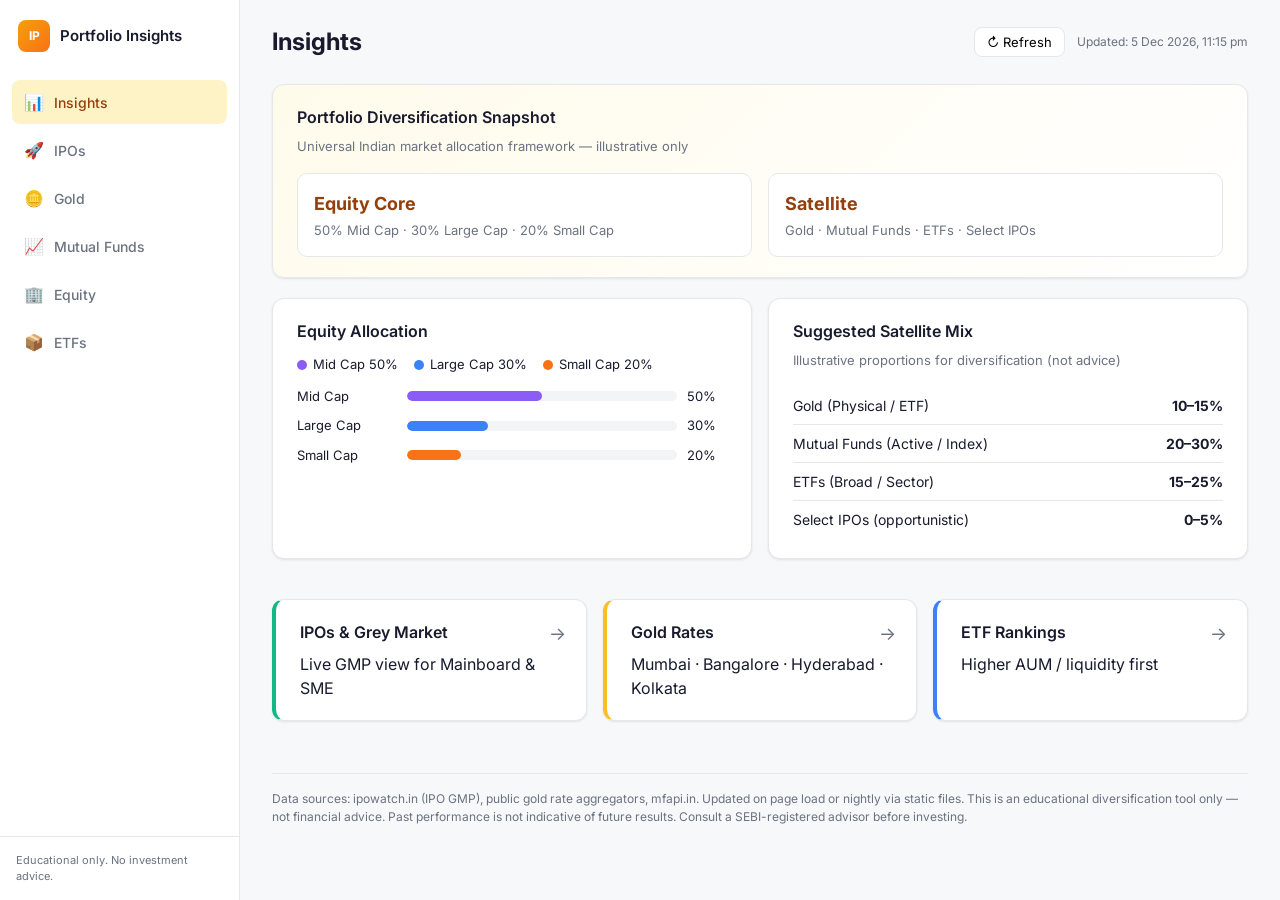
==== index.html @ b6aa6221 "Initial commit: India Portfolio Insights dashboard - IPOs, Gold, MF, Equity, ETFs educational site" ====
<!DOCTYPE html>
<html lang="en">
<head>
  <meta charset="UTF-8" />
  <meta name="viewport" content="width=device-width, initial-scale=1.0" />
  <title>India Portfolio Insights | Diversification Dashboard</title>
  <link rel="stylesheet" href="css/styles.css" />
  <link rel="preconnect" href="https://fonts.googleapis.com">
  <link href="https://fonts.googleapis.com/css2?family=Inter:wght@400;500;600;700&display=swap" rel="stylesheet">
</head>
<body>
  <div class="app">
    <!-- Sidebar -->
    <aside class="sidebar">
      <div class="logo">
        <div class="logo-icon">IP</div>
        <span>Portfolio Insights</span>
      </div>
      <nav class="nav">
        <a href="index.html" class="nav-item active">
          <span class="icon">📊</span> Insights
        </a>
        <a href="ipos.html" class="nav-item">
          <span class="icon">🚀</span> IPOs
        </a>
        <a href="gold.html" class="nav-item">
          <span class="icon">🪙</span> Gold
        </a>
        <a href="mutual-funds.html" class="nav-item">
          <span class="icon">📈</span> Mutual Funds
        </a>
        <a href="equity.html" class="nav-item">
          <span class="icon">🏢</span> Equity
        </a>
        <a href="etfs.html" class="nav-item">
          <span class="icon">📦</span> ETFs
        </a>
      </nav>
      <div class="sidebar-footer">
        <p class="disclaimer">Educational only. No investment advice.</p>
      </div>
    </aside>

    <!-- Main Content -->
    <main class="main">
      <header class="topbar">
        <h1>Insights</h1>
        <div class="topbar-actions">
          <button id="refreshBtn" class="btn-refresh" title="Refresh data">↻ Refresh</button>
          <span class="last-updated" id="lastUpdated">Loading...</span>
        </div>
      </header>

      <!-- FIRE-style Status Card -->
      <section class="card status-card">
        <h2>Portfolio Diversification Snapshot</h2>
        <p class="subtitle">Universal Indian market allocation framework — illustrative only</p>
        
        <div class="status-grid">
          <div class="status-box">
            <div class="status-value">Equity Core</div>
            <div class="status-detail">50% Mid Cap · 30% Large Cap · 20% Small Cap</div>
          </div>
          <div class="status-box">
            <div class="status-value">Satellite</div>
            <div class="status-detail">Gold · Mutual Funds · ETFs · Select IPOs</div>
          </div>
        </div>
      </section>

      <!-- Allocation Cards -->
      <section class="cards-row">
        <div class="card allocation-card">
          <h3>Equity Allocation</h3>
          <div class="pie-legend">
            <div class="legend-item"><span class="dot mid"></span> Mid Cap 50%</div>
            <div class="legend-item"><span class="dot large"></span> Large Cap 30%</div>
            <div class="legend-item"><span class="dot small"></span> Small Cap 20%</div>
          </div>
          <div class="progress-bars">
            <div class="bar-group">
              <label>Mid Cap</label>
              <div class="bar"><div class="fill mid" style="width:50%"></div></div>
              <span>50%</span>
            </div>
            <div class="bar-group">
              <label>Large Cap</label>
              <div class="bar"><div class="fill large" style="width:30%"></div></div>
              <span>30%</span>
            </div>
            <div class="bar-group">
              <label>Small Cap</label>
              <div class="bar"><div class="fill small" style="width:20%"></div></div>
              <span>20%</span>
            </div>
          </div>
        </div>

        <div class="card allocation-card">
          <h3>Suggested Satellite Mix</h3>
          <p class="note">Illustrative proportions for diversification (not advice)</p>
          <ul class="mix-list">
            <li><span>Gold (Physical / ETF)</span> <strong>10–15%</strong></li>
            <li><span>Mutual Funds (Active / Index)</span> <strong>20–30%</strong></li>
            <li><span>ETFs (Broad / Sector)</span> <strong>15–25%</strong></li>
            <li><span>Select IPOs (opportunistic)</span> <strong>0–5%</strong></li>
          </ul>
        </div>
      </section>

      <!-- Quick Links -->
      <section class="cards-row">
        <a href="ipos.html" class="card quick-card green">
          <h3>IPOs & Grey Market</h3>
          <p>Live GMP view for Mainboard & SME</p>
          <span class="arrow">→</span>
        </a>
        <a href="gold.html" class="card quick-card yellow">
          <h3>Gold Rates</h3>
          <p>Mumbai · Bangalore · Hyderabad · Kolkata</p>
          <span class="arrow">→</span>
        </a>
        <a href="etfs.html" class="card quick-card blue">
          <h3>ETF Rankings</h3>
          <p>Higher AUM / liquidity first</p>
          <span class="arrow">→</span>
        </a>
      </section>

      <footer class="footer">
        <p>Data sources: ipowatch.in (IPO GMP), public gold rate aggregators, mfapi.in. Updated on page load or nightly via static files. This is an educational diversification tool only — not financial advice. Past performance is not indicative of future results. Consult a SEBI-registered advisor before investing.</p>
      </footer>
    </main>
  </div>
  <script src="js/app.js"></script>
</body>
</html>
---- css/styles.css ----
:root {
  --bg: #f7f8fa;
  --sidebar: #ffffff;
  --card: #ffffff;
  --text: #1a1a2e;
  --muted: #6b7280;
  --border: #e5e7eb;
  --accent: #f59e0b;
  --green: #10b981;
  --blue: #3b82f6;
  --yellow: #fbbf24;
  --mid: #8b5cf6;
  --large: #3b82f6;
  --small: #f97316;
  --radius: 12px;
  --shadow: 0 1px 3px rgba(0,0,0,0.06), 0 1px 2px rgba(0,0,0,0.04);
}

* {
  box-sizing: border-box;
  margin: 0;
  padding: 0;
}

body {
  font-family: 'Inter', system-ui, sans-serif;
  background: var(--bg);
  color: var(--text);
  line-height: 1.5;
}

.app {
  display: flex;
  min-height: 100vh;
}

/* Sidebar */
.sidebar {
  width: 240px;
  background: var(--sidebar);
  border-right: 1px solid var(--border);
  display: flex;
  flex-direction: column;
  position: fixed;
  height: 100vh;
  z-index: 10;
}

.logo {
  display: flex;
  align-items: center;
  gap: 10px;
  padding: 20px 18px;
  font-weight: 600;
  font-size: 15px;
}

.logo-icon {
  width: 32px;
  height: 32px;
  background: linear-gradient(135deg, #f59e0b, #f97316);
  color: white;
  border-radius: 8px;
  display: flex;
  align-items: center;
  justify-content: center;
  font-size: 12px;
  font-weight: 700;
}

.nav {
  flex: 1;
  padding: 8px 12px;
  display: flex;
  flex-direction: column;
  gap: 4px;
}

.nav-item {
  display: flex;
  align-items: center;
  gap: 10px;
  padding: 10px 12px;
  border-radius: 8px;
  text-decoration: none;
  color: var(--muted);
  font-size: 14px;
  font-weight: 500;
  transition: all 0.15s;
}

.nav-item:hover {
  background: #f3f4f6;
  color: var(--text);
}

.nav-item.active {
  background: #fef3c7;
  color: #92400e;
}

.nav-item .icon {
  font-size: 16px;
}

.sidebar-footer {
  padding: 16px;
  border-top: 1px solid var(--border);
}

.disclaimer {
  font-size: 11px;
  color: var(--muted);
  line-height: 1.4;
}

/* Main */
.main {
  flex: 1;
  margin-left: 240px;
  padding: 24px 32px 48px;
  max-width: 1100px;
}

.topbar {
  display: flex;
  justify-content: space-between;
  align-items: center;
  margin-bottom: 24px;
}

.topbar h1 {
  font-size: 24px;
  font-weight: 700;
}

.topbar-actions {
  display: flex;
  align-items: center;
  gap: 12px;
}

.btn-refresh {
  background: white;
  border: 1px solid var(--border);
  border-radius: 8px;
  padding: 6px 12px;
  font-size: 13px;
  cursor: pointer;
  font-family: inherit;
  transition: background 0.15s;
}

.btn-refresh:hover {
  background: #f3f4f6;
}

.last-updated {
  font-size: 12px;
  color: var(--muted);
}

/* Cards */
.card {
  background: var(--card);
  border: 1px solid var(--border);
  border-radius: var(--radius);
  padding: 20px 24px;
  box-shadow: var(--shadow);
  margin-bottom: 20px;
}

.card h2, .card h3 {
  font-size: 16px;
  font-weight: 600;
  margin-bottom: 8px;
}

.subtitle, .note {
  font-size: 13px;
  color: var(--muted);
  margin-bottom: 16px;
}

.note a {
  color: var(--blue);
}

.status-card {
  background: linear-gradient(135deg, #fffbeb 0%, #ffffff 100%);
}

.status-grid {
  display: grid;
  grid-template-columns: 1fr 1fr;
  gap: 16px;
  margin-top: 12px;
}

.status-box {
  background: white;
  border: 1px solid var(--border);
  border-radius: 10px;
  padding: 16px;
}

.status-value {
  font-size: 18px;
  font-weight: 700;
  color: #92400e;
}

.status-detail {
  font-size: 13px;
  color: var(--muted);
  margin-top: 4px;
}

.cards-row {
  display: grid;
  grid-template-columns: repeat(auto-fit, minmax(280px, 1fr));
  gap: 16px;
  margin-bottom: 20px;
}

.allocation-card .pie-legend {
  display: flex;
  gap: 16px;
  margin: 12px 0;
  flex-wrap: wrap;
}

.legend-item {
  display: flex;
  align-items: center;
  gap: 6px;
  font-size: 13px;
}

.dot {
  width: 10px;
  height: 10px;
  border-radius: 50%;
}

.dot.mid { background: var(--mid); }
.dot.large { background: var(--large); }
.dot.small { background: var(--small); }

.progress-bars {
  display: flex;
  flex-direction: column;
  gap: 10px;
}

.progress-bars.large .bar {
  height: 14px;
}

.bar-group {
  display: grid;
  grid-template-columns: 100px 1fr 40px;
  align-items: center;
  gap: 10px;
  font-size: 13px;
}

.bar {
  height: 10px;
  background: #f3f4f6;
  border-radius: 5px;
  overflow: hidden;
}

.fill {
  height: 100%;
  border-radius: 5px;
}

.fill.mid { background: var(--mid); }
.fill.large { background: var(--large); }
.fill.small { background: var(--small); }

.mix-list {
  list-style: none;
  margin-top: 8px;
}

.mix-list li {
  display: flex;
  justify-content: space-between;
  padding: 8px 0;
  border-bottom: 1px solid var(--border);
  font-size: 14px;
}

.mix-list li:last-child {
  border-bottom: none;
}

/* Quick cards */
.quick-card {
  text-decoration: none;
  color: inherit;
  position: relative;
  transition: transform 0.15s, box-shadow 0.15s;
}

.quick-card:hover {
  transform: translateY(-2px);
  box-shadow: 0 4px 12px rgba(0,0,0,0.08);
}

.quick-card.green { border-left: 4px solid var(--green); }
.quick-card.yellow { border-left: 4px solid var(--yellow); }
.quick-card.blue { border-left: 4px solid var(--blue); }

.quick-card .arrow {
  position: absolute;
  right: 20px;
  top: 20px;
  font-size: 18px;
  color: var(--muted);
}

/* Tables */
.table-wrap {
  overflow-x: auto;
  margin-top: 12px;
}

table {
  width: 100%;
  border-collapse: collapse;
  font-size: 13px;
}

th, td {
  text-align: left;
  padding: 10px 12px;
  border-bottom: 1px solid var(--border);
}

th {
  font-weight: 600;
  color: var(--muted);
  font-size: 12px;
  text-transform: uppercase;
  letter-spacing: 0.03em;
}

tr:hover td {
  background: #f9fafb;
}

.trend-up { color: var(--green); }
.trend-down { color: #ef4444; }
.trend-flat { color: var(--muted); }

/* Tabs */
.tabs {
  display: flex;
  gap: 8px;
  margin-bottom: 16px;
}

.tab {
  padding: 8px 16px;
  border: 1px solid var(--border);
  background: white;
  border-radius: 8px;
  cursor: pointer;
  font-size: 13px;
  font-family: inherit;
}

.tab.active {
  background: #fef3c7;
  border-color: #f59e0b;
  color: #92400e;
  font-weight: 600;
}

.tab-content {
  display: none;
}

.tab-content.active {
  display: block;
}

/* Gold */
.gold-grid {
  display: grid;
  grid-template-columns: repeat(auto-fit, minmax(220px, 1fr));
  gap: 16px;
}

.gold-card {
  border: 1px solid var(--border);
  border-radius: 10px;
  padding: 16px;
  background: #fffbeb;
}

.gold-card h4 {
  font-size: 15px;
  margin-bottom: 12px;
}

.gold-row {
  display: flex;
  justify-content: space-between;
  font-size: 13px;
  padding: 4px 0;
}

.gold-row strong {
  font-weight: 600;
}

/* MF */
.mf-categories {
  display: grid;
  grid-template-columns: repeat(auto-fit, minmax(200px, 1fr));
  gap: 16px;
}

.mf-cat {
  background: #f9fafb;
  border-radius: 10px;
  padding: 16px;
}

.mf-cat h3 {
  font-size: 14px;
  margin-bottom: 8px;
}

.mf-cat ul {
  list-style: none;
  font-size: 13px;
  color: var(--muted);
}

.mf-cat li {
  padding: 3px 0;
}

/* Footer */
.footer {
  margin-top: 32px;
  padding-top: 16px;
  border-top: 1px solid var(--border);
  font-size: 12px;
  color: var(--muted);
  line-height: 1.5;
}

/* Responsive */
@media (max-width: 768px) {
  .sidebar {
    width: 64px;
  }
  .sidebar .logo span,
  .sidebar .nav-item span:not(.icon),
  .sidebar-footer {
    display: none;
  }
  .main {
    margin-left: 64px;
    padding: 16px;
  }
  .status-grid {
    grid-template-columns: 1fr;
  }
  .bar-group {
    grid-template-columns: 80px 1fr 36px;
  }
}
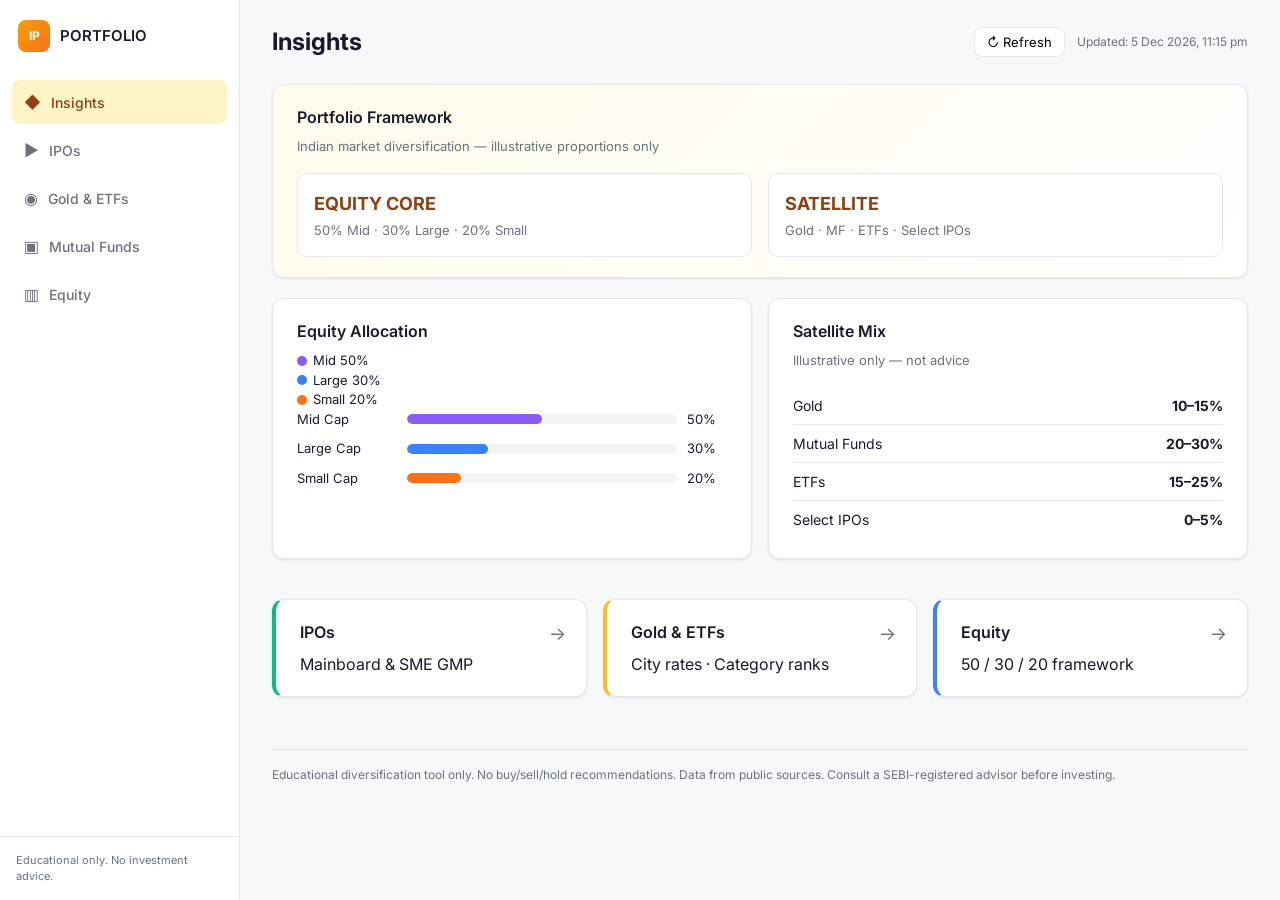
==== commit 5d20319e: "Restyle: minimal classic trading UI, merge Gold+ETFs, remove specific fund/ETF names" ====
--- a/index.html
+++ b/index.html
@@ -3,79 +3,60 @@
 <head>
   <meta charset="UTF-8" />
   <meta name="viewport" content="width=device-width, initial-scale=1.0" />
-  <title>India Portfolio Insights | Diversification Dashboard</title>
+  <title>India Portfolio Insights</title>
   <link rel="stylesheet" href="css/styles.css" />
-  <link rel="preconnect" href="https://fonts.googleapis.com">
   <link href="https://fonts.googleapis.com/css2?family=Inter:wght@400;500;600;700&display=swap" rel="stylesheet">
 </head>
 <body>
   <div class="app">
-    <!-- Sidebar -->
     <aside class="sidebar">
       <div class="logo">
         <div class="logo-icon">IP</div>
-        <span>Portfolio Insights</span>
+        <span>PORTFOLIO</span>
       </div>
       <nav class="nav">
-        <a href="index.html" class="nav-item active">
-          <span class="icon">📊</span> Insights
-        </a>
-        <a href="ipos.html" class="nav-item">
-          <span class="icon">🚀</span> IPOs
-        </a>
-        <a href="gold.html" class="nav-item">
-          <span class="icon">🪙</span> Gold
-        </a>
-        <a href="mutual-funds.html" class="nav-item">
-          <span class="icon">📈</span> Mutual Funds
-        </a>
-        <a href="equity.html" class="nav-item">
-          <span class="icon">🏢</span> Equity
-        </a>
-        <a href="etfs.html" class="nav-item">
-          <span class="icon">📦</span> ETFs
-        </a>
+        <a href="index.html" class="nav-item active"><span class="icon">◆</span> Insights</a>
+        <a href="ipos.html" class="nav-item"><span class="icon">▶</span> IPOs</a>
+        <a href="gold-etfs.html" class="nav-item"><span class="icon">◉</span> Gold & ETFs</a>
+        <a href="mutual-funds.html" class="nav-item"><span class="icon">▣</span> Mutual Funds</a>
+        <a href="equity.html" class="nav-item"><span class="icon">▥</span> Equity</a>
       </nav>
       <div class="sidebar-footer">
         <p class="disclaimer">Educational only. No investment advice.</p>
       </div>
     </aside>
 
-    <!-- Main Content -->
     <main class="main">
       <header class="topbar">
         <h1>Insights</h1>
         <div class="topbar-actions">
-          <button id="refreshBtn" class="btn-refresh" title="Refresh data">↻ Refresh</button>
-          <span class="last-updated" id="lastUpdated">Loading...</span>
+          <button id="refreshBtn" class="btn-refresh">↻ Refresh</button>
+          <span class="last-updated" id="lastUpdated">—</span>
         </div>
       </header>
 
-      <!-- FIRE-style Status Card -->
       <section class="card status-card">
-        <h2>Portfolio Diversification Snapshot</h2>
-        <p class="subtitle">Universal Indian market allocation framework — illustrative only</p>
-        
+        <h2>Portfolio Framework</h2>
+        <p class="subtitle">Indian market diversification — illustrative proportions only</p>
         <div class="status-grid">
           <div class="status-box">
-            <div class="status-value">Equity Core</div>
-            <div class="status-detail">50% Mid Cap · 30% Large Cap · 20% Small Cap</div>
+            <div class="status-value">EQUITY CORE</div>
+            <div class="status-detail">50% Mid · 30% Large · 20% Small</div>
           </div>
           <div class="status-box">
-            <div class="status-value">Satellite</div>
-            <div class="status-detail">Gold · Mutual Funds · ETFs · Select IPOs</div>
+            <div class="status-value">SATELLITE</div>
+            <div class="status-detail">Gold · MF · ETFs · Select IPOs</div>
           </div>
         </div>
       </section>
 
-      <!-- Allocation Cards -->
       <section class="cards-row">
-        <div class="card allocation-card">
+        <div class="card">
           <h3>Equity Allocation</h3>
           <div class="pie-legend">
-            <div class="legend-item"><span class="dot mid"></span> Mid Cap 50%</div>
-            <div class="legend-item"><span class="dot large"></span> Large Cap 30%</div>
-            <div class="legend-item"><span class="dot small"></span> Small Cap 20%</div>
+            <div class="legend-item"><span class="dot mid"></span> Mid 50%</div>
+            <div class="legend-item"><span class="dot large"></span> Large 30%</div>
+            <div class="legend-item"><span class="dot small"></span> Small 20%</div>
           </div>
           <div class="progress-bars">
             <div class="bar-group">
@@ -96,39 +77,38 @@
           </div>
         </div>
 
-        <div class="card allocation-card">
-          <h3>Suggested Satellite Mix</h3>
-          <p class="note">Illustrative proportions for diversification (not advice)</p>
+        <div class="card">
+          <h3>Satellite Mix</h3>
+          <p class="note">Illustrative only — not advice</p>
           <ul class="mix-list">
-            <li><span>Gold (Physical / ETF)</span> <strong>10–15%</strong></li>
-            <li><span>Mutual Funds (Active / Index)</span> <strong>20–30%</strong></li>
-            <li><span>ETFs (Broad / Sector)</span> <strong>15–25%</strong></li>
-            <li><span>Select IPOs (opportunistic)</span> <strong>0–5%</strong></li>
+            <li><span>Gold</span> <strong>10–15%</strong></li>
+            <li><span>Mutual Funds</span> <strong>20–30%</strong></li>
+            <li><span>ETFs</span> <strong>15–25%</strong></li>
+            <li><span>Select IPOs</span> <strong>0–5%</strong></li>
           </ul>
         </div>
       </section>
 
-      <!-- Quick Links -->
       <section class="cards-row">
         <a href="ipos.html" class="card quick-card green">
-          <h3>IPOs & Grey Market</h3>
-          <p>Live GMP view for Mainboard & SME</p>
+          <h3>IPOs</h3>
+          <p>Mainboard & SME GMP</p>
           <span class="arrow">→</span>
         </a>
-        <a href="gold.html" class="card quick-card yellow">
-          <h3>Gold Rates</h3>
-          <p>Mumbai · Bangalore · Hyderabad · Kolkata</p>
+        <a href="gold-etfs.html" class="card quick-card yellow">
+          <h3>Gold & ETFs</h3>
+          <p>City rates · Category ranks</p>
           <span class="arrow">→</span>
         </a>
-        <a href="etfs.html" class="card quick-card blue">
-          <h3>ETF Rankings</h3>
-          <p>Higher AUM / liquidity first</p>
+        <a href="equity.html" class="card quick-card blue">
+          <h3>Equity</h3>
+          <p>50 / 30 / 20 framework</p>
           <span class="arrow">→</span>
         </a>
       </section>
 
       <footer class="footer">
-        <p>Data sources: ipowatch.in (IPO GMP), public gold rate aggregators, mfapi.in. Updated on page load or nightly via static files. This is an educational diversification tool only — not financial advice. Past performance is not indicative of future results. Consult a SEBI-registered advisor before investing.</p>
+        Educational diversification tool only. No buy/sell/hold recommendations. Data from public sources. Consult a SEBI-registered advisor before investing.
       </footer>
     </main>
   </div>
